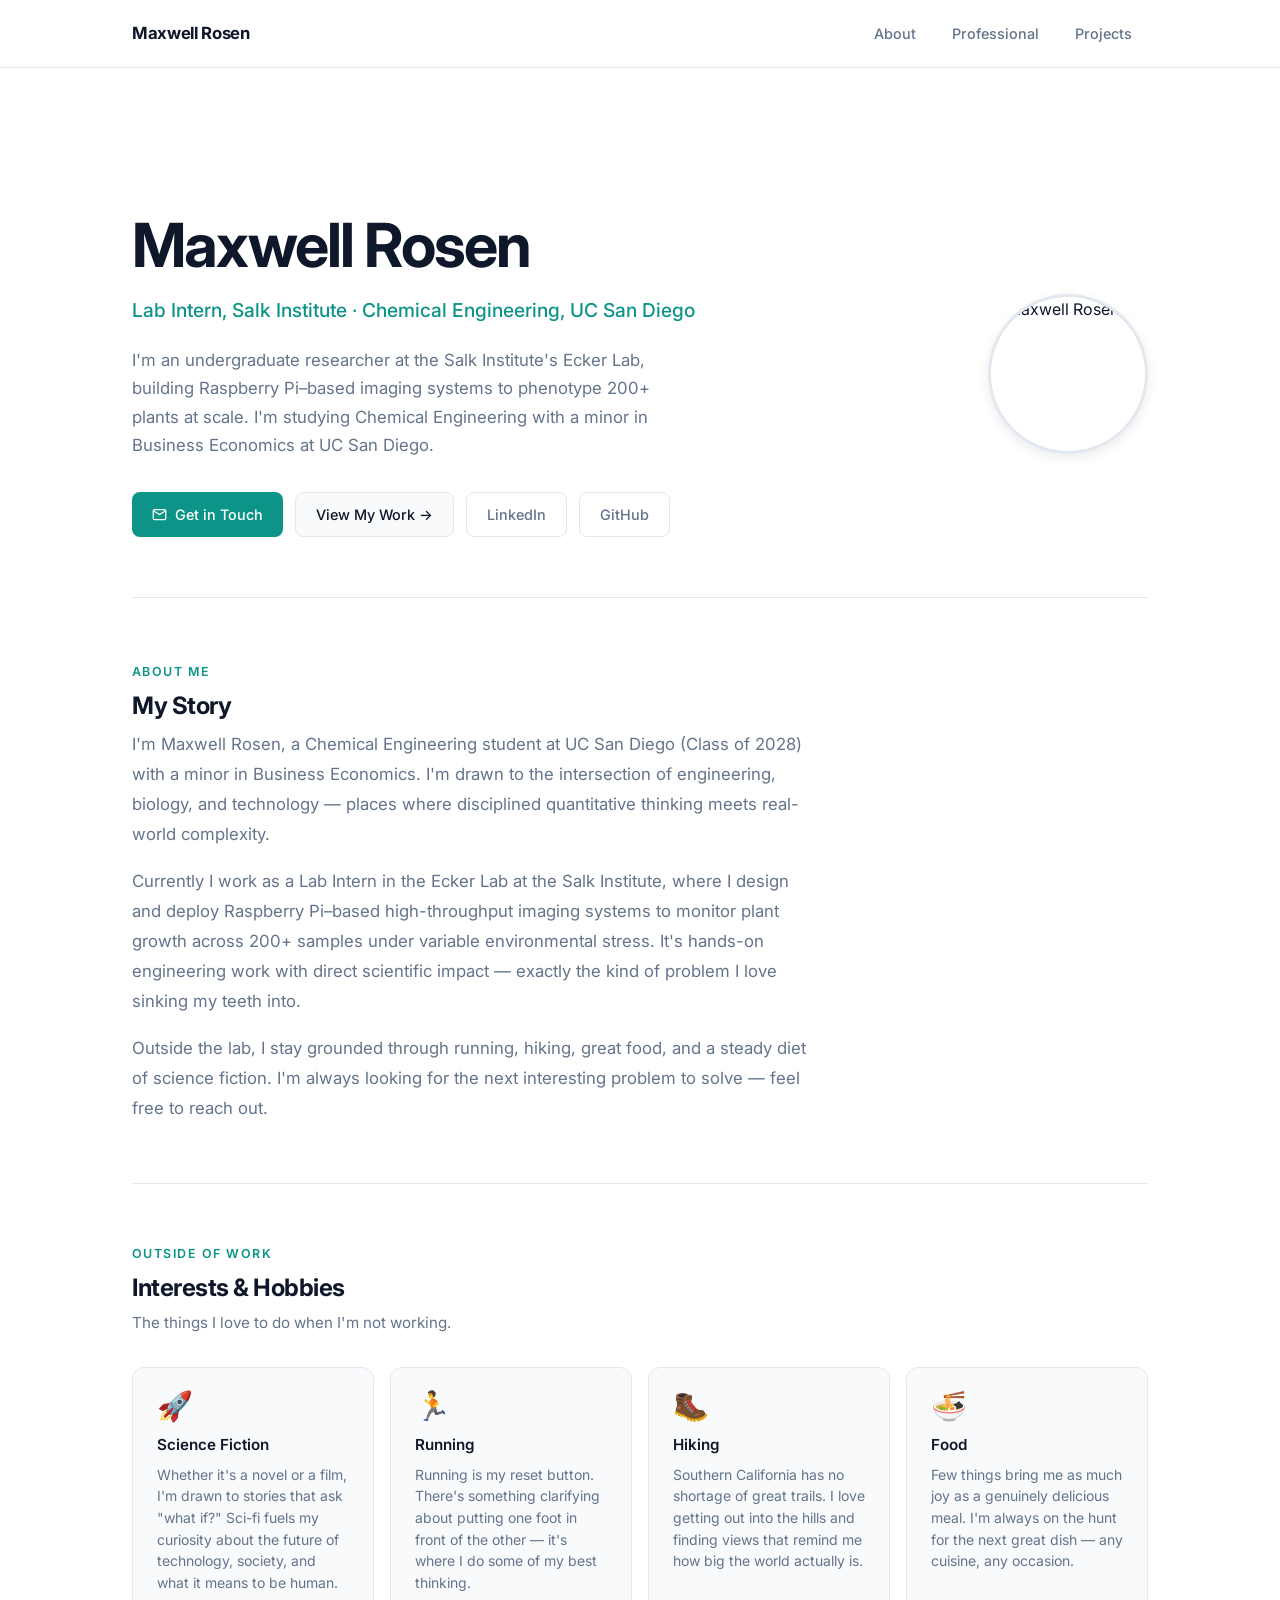
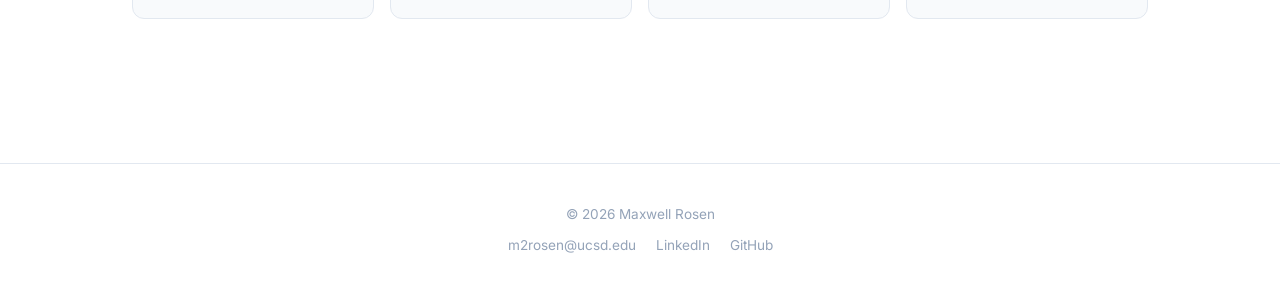
==== index.html @ 5275572e "Make profile photo clickable to open in lightbox Co-Authored-By: Claude Sonnet 4.6 <noreply@anthropi" ====
<!DOCTYPE html>
<html lang="en">
<head>
  <meta charset="UTF-8">
  <meta name="viewport" content="width=device-width, initial-scale=1.0">
  <!--
  ╔══════════════════════════════════════════════╗
  ║  HOW TO CUSTOMIZE THIS PAGE                  ║
  ║  ─────────────────────────────────────────   ║
  ║  1. Update the title tag below               ║
  ║  2. Edit the HERO section with your name     ║
  ║  3. Edit the ABOUT section with your bio     ║
  ║  4. Add photos to images/photos/ and list    ║
  ║     them in the PHOTOS section               ║
  ║  5. Edit the INTERESTS section cards         ║
  ╚══════════════════════════════════════════════╝
  -->
  <title>Maxwell Rosen — Personal Website</title>
  <link rel="stylesheet" href="css/style.css">
</head>
<body>

<!-- ── Navigation ──────────────────────────────────────────── -->
<nav class="nav">
  <div class="nav-inner">
    <a class="nav-brand" href="index.html">Maxwell Rosen</a><!-- ← CHANGE THIS -->
    <div class="nav-links">
      <a href="index.html">About</a>
      <a href="professional.html">Professional</a>
      <a href="projects.html">Projects</a>
    </div>
    <button class="nav-hamburger" id="hamburger" aria-label="Open menu" aria-expanded="false">
      <span></span><span></span><span></span>
    </button>
  </div>
</nav>

<!-- Mobile drawer -->
<div class="nav-drawer" id="nav-drawer">
  <a href="index.html">About</a>
  <a href="professional.html">Professional</a>
  <a href="projects.html">Projects</a>
</div>

<!-- ── Main ──────────────────────────────────────────────────── -->
<main>
  <div class="page">

    <!-- ═══════════════════════════════════════════
         HERO SECTION
         ═══════════════════════════════════════════ -->
    <section class="hero">
      <div class="hero-grid">
        <div>
          <h1 class="hero-name">Maxwell Rosen</h1>
          <p class="hero-role">Lab Intern, Salk Institute · Chemical Engineering, UC San Diego</p>
          <p class="hero-bio">
            I'm an undergraduate researcher at the Salk Institute's Ecker Lab, building
            Raspberry Pi–based imaging systems to phenotype 200+ plants at scale. I'm
            studying Chemical Engineering with a minor in Business Economics at UC San Diego.
          </p>
          <div class="hero-links">
            <a class="btn btn-primary" href="mailto:m2rosen@ucsd.edu">
              <svg width="15" height="15" viewBox="0 0 24 24" fill="none" stroke="currentColor" stroke-width="2">
                <path d="M4 4h16c1.1 0 2 .9 2 2v12c0 1.1-.9 2-2 2H4c-1.1 0-2-.9-2-2V6c0-1.1.9-2 2-2z"/>
                <polyline points="22,6 12,12 2,6"/>
              </svg>
              Get in Touch
            </a>
            <a class="btn btn-secondary" href="professional.html">
              View My Work →
            </a>
            <a class="btn btn-ghost" href="https://www.linkedin.com/in/maxwell-rosen-242777299/" target="_blank" rel="noopener">LinkedIn</a>
            <a class="btn btn-ghost" href="https://github.com/Maximizizer" target="_blank" rel="noopener">GitHub</a>
          </div>
        </div>

        <!-- Profile photo: replace src with your photo path, e.g. images/photos/headshot.jpg -->
        <!-- If you have a photo, change the placeholder div below to an <img> tag -->
        <img class="hero-avatar" src="images/photos/headshot.jpg" alt="Maxwell Rosen" data-lightbox style="cursor:zoom-in;">
      </div>
    </section>


    <!-- ═══════════════════════════════════════════
         ABOUT SECTION
         ═══════════════════════════════════════════ -->
    <section>
      <p class="section-label">About Me</p>
      <h2 class="section-title">My Story</h2>
      <div class="about-text">
        <p>
          I'm Maxwell Rosen, a Chemical Engineering student at UC San Diego (Class of 2028)
          with a minor in Business Economics. I'm drawn to the intersection of engineering,
          biology, and technology — places where disciplined quantitative thinking meets
          real-world complexity.
        </p>
        <p>
          Currently I work as a Lab Intern in the Ecker Lab at the Salk Institute, where I
          design and deploy Raspberry Pi–based high-throughput imaging systems to monitor plant
          growth across 200+ samples under variable environmental stress. It's hands-on
          engineering work with direct scientific impact — exactly the kind of problem I love
          sinking my teeth into.
        </p>
        <p>
          Outside the lab, I stay grounded through running, hiking, great food, and a steady
          diet of science fiction. I'm always looking for the next interesting problem to
          solve — feel free to reach out.
        </p>
      </div>
    </section>

    <hr class="divider">


    <!-- ═══════════════════════════════════════════
         INTERESTS & HOBBIES SECTION
         ═══════════════════════════════════════════ -->
    <section>
      <p class="section-label">Outside of Work</p>
      <h2 class="section-title">Interests &amp; Hobbies</h2>
      <p class="section-desc">
        The things I love to do when I'm not working.
      </p>

      <!--
        HOW TO EDIT INTERESTS:
        - Change the emoji in .interest-icon
        - Change the title in .interest-title
        - Change the description in .interest-desc
        - Add or remove .interest-card blocks as needed
      -->
      <div class="interests-grid">

        <div class="interest-card">
          <div class="interest-icon">🚀</div>
          <div class="interest-title">Science Fiction</div>
          <div class="interest-desc">
            Whether it's a novel or a film, I'm drawn to stories that ask "what if?"
            Sci-fi fuels my curiosity about the future of technology, society, and what
            it means to be human.
          </div>
        </div>

        <div class="interest-card">
          <div class="interest-icon">🏃</div>
          <div class="interest-title">Running</div>
          <div class="interest-desc">
            Running is my reset button. There's something clarifying about putting one
            foot in front of the other — it's where I do some of my best thinking.
          </div>
        </div>

        <div class="interest-card">
          <div class="interest-icon">🥾</div>
          <div class="interest-title">Hiking</div>
          <div class="interest-desc">
            Southern California has no shortage of great trails. I love getting out into
            the hills and finding views that remind me how big the world actually is.
          </div>
        </div>

        <div class="interest-card">
          <div class="interest-icon">🍜</div>
          <div class="interest-title">Food</div>
          <div class="interest-desc">
            Few things bring me as much joy as a genuinely delicious meal. I'm always
            on the hunt for the next great dish — any cuisine, any occasion.
          </div>
        </div>

      </div>
    </section>

  </div><!-- /page -->
</main>

<!-- ── Footer ──────────────────────────────────────────────── -->
<footer class="footer">
  <p>© <span id="year"></span> Maxwell Rosen</p>
  <div style="display:flex;justify-content:center;gap:20px;margin-top:10px;">
    <a href="mailto:m2rosen@ucsd.edu" style="color:var(--text-light);font-size:0.85rem;">m2rosen@ucsd.edu</a>
    <a href="https://www.linkedin.com/in/maxwell-rosen-242777299/" target="_blank" rel="noopener" style="color:var(--text-light);font-size:0.85rem;">LinkedIn</a>
    <a href="https://github.com/Maximizizer" target="_blank" rel="noopener" style="color:var(--text-light);font-size:0.85rem;">GitHub</a>
  </div>
</footer>

<!-- ── Lightbox ─────────────────────────────────────────────── -->
<div class="lightbox" id="lightbox" role="dialog" aria-label="Image viewer">
  <button class="lightbox-close" id="lightbox-close" aria-label="Close">✕</button>
  <img id="lightbox-img" src="" alt="Full size photo">
</div>

<script>
  document.getElementById('year').textContent = new Date().getFullYear();
</script>
<script src="js/main.js"></script>
</body>
</html>
---- css/style.css ----
/* ============================================================
   PERSONAL WEBSITE — STYLESHEET
   ============================================================ */

/* Google Fonts */
@import url('https://fonts.googleapis.com/css2?family=Inter:wght@300;400;500;600;700&family=Lora:ital,wght@0,400;0,600;1,400&display=swap');

/* ── Variables ─────────────────────────────────────────────── */
:root {
  --bg:           #ffffff;
  --bg-alt:       #f8fafc;
  --bg-card:      #ffffff;
  --text:         #0f172a;
  --text-muted:   #64748b;
  --text-light:   #94a3b8;
  --accent:       #0d9488;
  --accent-hover: #0f766e;
  --accent-soft:  #f0fdfa;
  --border:       #e2e8f0;
  --border-hover: #cbd5e1;
  --radius-sm:    8px;
  --radius:       12px;
  --radius-lg:    18px;
  --shadow:       0 1px 3px rgba(0,0,0,0.07), 0 1px 2px rgba(0,0,0,0.05);
  --shadow-md:    0 4px 12px rgba(0,0,0,0.08);
  --shadow-lg:    0 12px 32px rgba(0,0,0,0.10);
  --font:         'Inter', -apple-system, BlinkMacSystemFont, sans-serif;
  --font-serif:   'Lora', Georgia, serif;
  --nav-height:   68px;
  --max-width:    1080px;
  --transition:   0.2s ease;
}

/* ── Reset & Base ───────────────────────────────────────────── */
*, *::before, *::after { box-sizing: border-box; margin: 0; padding: 0; }

html { scroll-behavior: smooth; font-size: 16px; }

body {
  font-family: var(--font);
  background: var(--bg);
  color: var(--text);
  line-height: 1.6;
  -webkit-font-smoothing: antialiased;
  min-height: 100vh;
}

img { display: block; max-width: 100%; }
a { color: var(--accent); text-decoration: none; }
a:hover { text-decoration: underline; }

/* ── Navigation ─────────────────────────────────────────────── */
.nav {
  position: sticky;
  top: 0;
  z-index: 100;
  height: var(--nav-height);
  background: rgba(255,255,255,0.90);
  backdrop-filter: blur(12px);
  border-bottom: 1px solid var(--border);
  display: flex;
  align-items: center;
}

.nav-inner {
  width: 100%;
  max-width: var(--max-width);
  margin: 0 auto;
  padding: 0 32px;
  display: flex;
  align-items: center;
  justify-content: space-between;
}

.nav-brand {
  font-size: 1.05rem;
  font-weight: 700;
  color: var(--text);
  letter-spacing: -0.02em;
  text-decoration: none;
}
.nav-brand:hover { text-decoration: none; color: var(--accent); }

.nav-links {
  display: flex;
  align-items: center;
  gap: 4px;
}

.nav-links a {
  padding: 8px 16px;
  border-radius: var(--radius-sm);
  font-size: 0.9rem;
  font-weight: 500;
  color: var(--text-muted);
  transition: color var(--transition), background var(--transition);
  text-decoration: none;
}
.nav-links a:hover { color: var(--text); background: var(--bg-alt); text-decoration: none; }
.nav-links a.active { color: var(--accent); background: var(--accent-soft); }

.nav-hamburger {
  display: none;
  flex-direction: column;
  gap: 5px;
  cursor: pointer;
  padding: 8px;
  border: none;
  background: none;
}
.nav-hamburger span {
  display: block;
  width: 22px;
  height: 2px;
  background: var(--text);
  border-radius: 2px;
  transition: var(--transition);
}

/* Mobile nav drawer */
.nav-drawer {
  display: none;
  position: fixed;
  inset: var(--nav-height) 0 0 0;
  background: var(--bg);
  z-index: 99;
  padding: 24px 32px;
  flex-direction: column;
  gap: 8px;
  border-top: 1px solid var(--border);
}
.nav-drawer a {
  padding: 14px 16px;
  border-radius: var(--radius-sm);
  font-size: 1rem;
  font-weight: 500;
  color: var(--text-muted);
  text-decoration: none;
}
.nav-drawer a.active { color: var(--accent); background: var(--accent-soft); }

/* ── Page Layout ────────────────────────────────────────────── */
.page { padding: 64px 32px; max-width: var(--max-width); margin: 0 auto; }
.page-wide { padding: 64px 32px; max-width: 1200px; margin: 0 auto; }

/* ── Typography ─────────────────────────────────────────────── */
.section-label {
  font-size: 0.78rem;
  font-weight: 600;
  text-transform: uppercase;
  letter-spacing: 0.12em;
  color: var(--accent);
  margin-bottom: 10px;
}

h1, h2, h3 { line-height: 1.2; letter-spacing: -0.02em; }

.page-title {
  font-size: clamp(2rem, 5vw, 3rem);
  font-weight: 700;
  color: var(--text);
  margin-bottom: 16px;
}

.page-subtitle {
  font-size: 1.15rem;
  color: var(--text-muted);
  max-width: 560px;
  line-height: 1.65;
}

.section-title {
  font-size: 1.5rem;
  font-weight: 700;
  color: var(--text);
  margin-bottom: 8px;
}

.section-desc {
  color: var(--text-muted);
  font-size: 0.95rem;
  margin-bottom: 32px;
}

/* ── Divider ────────────────────────────────────────────────── */
.divider {
  border: none;
  border-top: 1px solid var(--border);
  margin: 60px 0;
}

/* ── Buttons ────────────────────────────────────────────────── */
.btn {
  display: inline-flex;
  align-items: center;
  gap: 8px;
  padding: 10px 20px;
  border-radius: var(--radius-sm);
  font-size: 0.9rem;
  font-weight: 500;
  cursor: pointer;
  transition: all var(--transition);
  border: none;
  text-decoration: none;
  white-space: nowrap;
}
.btn:hover { text-decoration: none; }

.btn-primary {
  background: var(--accent);
  color: #fff;
}
.btn-primary:hover { background: var(--accent-hover); }

.btn-secondary {
  background: var(--bg-alt);
  color: var(--text);
  border: 1px solid var(--border);
}
.btn-secondary:hover { background: var(--border); border-color: var(--border-hover); }

.btn-ghost {
  background: transparent;
  color: var(--text-muted);
  border: 1px solid var(--border);
}
.btn-ghost:hover { background: var(--bg-alt); color: var(--text); }

.btn-sm { padding: 7px 14px; font-size: 0.82rem; }
.btn-icon { padding: 8px; }

/* ── Cards ──────────────────────────────────────────────────── */
.card {
  background: var(--bg-card);
  border: 1px solid var(--border);
  border-radius: var(--radius);
  padding: 24px;
  transition: border-color var(--transition), box-shadow var(--transition);
}
.card:hover {
  border-color: var(--border-hover);
  box-shadow: var(--shadow-md);
}

/* ── Tags ───────────────────────────────────────────────────── */
.tag {
  display: inline-flex;
  align-items: center;
  padding: 3px 10px;
  background: var(--bg-alt);
  border: 1px solid var(--border);
  border-radius: 999px;
  font-size: 0.78rem;
  font-weight: 500;
  color: var(--text-muted);
}
.tags { display: flex; flex-wrap: wrap; gap: 6px; }

/* ===== ABOUT PAGE ========================================== */

.hero {
  padding: 80px 0 60px;
  border-bottom: 1px solid var(--border);
  margin-bottom: 64px;
}

.hero-grid {
  display: grid;
  grid-template-columns: 1fr auto;
  gap: 40px;
  align-items: center;
}

.hero-greeting {
  font-size: 0.95rem;
  font-weight: 500;
  color: var(--text-muted);
  margin-bottom: 12px;
}

.hero-name {
  font-size: clamp(2.5rem, 6vw, 3.8rem);
  font-weight: 700;
  letter-spacing: -0.03em;
  color: var(--text);
  line-height: 1.1;
  margin-bottom: 16px;
}

.hero-role {
  font-size: 1.2rem;
  color: var(--accent);
  font-weight: 500;
  margin-bottom: 20px;
}

.hero-bio {
  font-size: 1.05rem;
  color: var(--text-muted);
  max-width: 540px;
  line-height: 1.7;
  margin-bottom: 32px;
}

.hero-links {
  display: flex;
  flex-wrap: wrap;
  gap: 12px;
}

.hero-avatar {
  width: 160px;
  height: 160px;
  border-radius: 50%;
  object-fit: cover;
  border: 3px solid var(--border);
  box-shadow: var(--shadow-md);
  flex-shrink: 0;
}

.hero-avatar-placeholder {
  width: 160px;
  height: 160px;
  border-radius: 50%;
  background: var(--bg-alt);
  border: 2px dashed var(--border);
  display: flex;
  align-items: center;
  justify-content: center;
  flex-shrink: 0;
  color: var(--text-light);
  font-size: 0.8rem;
  text-align: center;
  padding: 16px;
}

/* About section */
.about-text {
  font-size: 1.05rem;
  line-height: 1.8;
  color: var(--text-muted);
  max-width: 680px;
}
.about-text p + p { margin-top: 16px; }

/* Photo grid */
.photo-grid {
  display: grid;
  grid-template-columns: repeat(auto-fill, minmax(220px, 1fr));
  gap: 16px;
  margin-top: 24px;
}

.photo-item {
  aspect-ratio: 4/3;
  border-radius: var(--radius);
  overflow: hidden;
  border: 1px solid var(--border);
  background: var(--bg-alt);
  position: relative;
}

.photo-item img {
  width: 100%;
  height: 100%;
  object-fit: cover;
  transition: transform 0.4s ease;
}
.photo-item:hover img { transform: scale(1.04); }

.photo-placeholder {
  width: 100%;
  height: 100%;
  display: flex;
  flex-direction: column;
  align-items: center;
  justify-content: center;
  color: var(--text-light);
  font-size: 0.8rem;
  gap: 8px;
  border: 2px dashed var(--border);
  border-radius: var(--radius);
  padding: 20px;
  text-align: center;
  min-height: 180px;
}

.photo-placeholder svg { opacity: 0.4; }

/* Interests grid */
.interests-grid {
  display: grid;
  grid-template-columns: repeat(auto-fill, minmax(240px, 1fr));
  gap: 16px;
  margin-top: 24px;
}

.interest-card {
  padding: 24px;
  background: var(--bg-alt);
  border-radius: var(--radius);
  border: 1px solid var(--border);
  transition: all var(--transition);
}
.interest-card:hover {
  border-color: var(--accent);
  background: var(--accent-soft);
  transform: translateY(-2px);
  box-shadow: var(--shadow-md);
}

.interest-icon {
  font-size: 1.8rem;
  margin-bottom: 12px;
  line-height: 1;
}

.interest-title {
  font-weight: 600;
  font-size: 0.95rem;
  margin-bottom: 6px;
  color: var(--text);
}

.interest-desc {
  font-size: 0.875rem;
  color: var(--text-muted);
  line-height: 1.55;
}

/* ===== PROFESSIONAL PAGE ================================== */

.doc-grid {
  display: grid;
  grid-template-columns: repeat(auto-fill, minmax(300px, 1fr));
  gap: 20px;
  margin-bottom: 40px;
}

.doc-card {
  background: var(--bg-card);
  border: 1px solid var(--border);
  border-radius: var(--radius);
  overflow: hidden;
  transition: border-color var(--transition), box-shadow var(--transition);
}
.doc-card:hover {
  border-color: var(--border-hover);
  box-shadow: var(--shadow-md);
}

.doc-card-header {
  padding: 20px 24px 0;
  display: flex;
  align-items: flex-start;
  gap: 14px;
}

.doc-icon {
  width: 42px;
  height: 42px;
  border-radius: var(--radius-sm);
  background: var(--accent-soft);
  display: flex;
  align-items: center;
  justify-content: center;
  flex-shrink: 0;
  color: var(--accent);
}

.doc-card-title {
  font-weight: 600;
  font-size: 1rem;
  margin-bottom: 4px;
  color: var(--text);
}

.doc-card-desc {
  font-size: 0.84rem;
  color: var(--text-muted);
  line-height: 1.5;
}

.doc-card-actions {
  padding: 16px 24px 20px;
  display: flex;
  gap: 8px;
  flex-wrap: wrap;
}

.doc-preview-panel {
  display: none;
  background: var(--bg-alt);
  border-top: 1px solid var(--border);
  padding: 0;
}
.doc-preview-panel.open { display: block; }

.doc-preview-bar {
  display: flex;
  align-items: center;
  justify-content: space-between;
  padding: 10px 16px;
  background: var(--bg);
  border-bottom: 1px solid var(--border);
  font-size: 0.85rem;
  color: var(--text-muted);
}

.doc-preview-bar .preview-title { font-weight: 500; color: var(--text); }

.doc-iframe-wrap {
  position: relative;
  width: 100%;
  height: 520px;
  background: #f1f5f9;
}

.doc-iframe-wrap iframe {
  width: 100%;
  height: 100%;
  border: none;
  display: block;
}

.doc-no-file {
  display: flex;
  flex-direction: column;
  align-items: center;
  justify-content: center;
  height: 100%;
  gap: 12px;
  color: var(--text-muted);
  font-size: 0.9rem;
  text-align: center;
  padding: 32px;
}

/* Letters of rec section */
.rec-list { display: flex; flex-direction: column; gap: 16px; margin-top: 24px; }

.rec-item {
  background: var(--bg-card);
  border: 1px solid var(--border);
  border-radius: var(--radius);
  overflow: hidden;
}

.rec-item-header {
  padding: 18px 24px;
  display: flex;
  align-items: center;
  justify-content: space-between;
  cursor: pointer;
  transition: background var(--transition);
}
.rec-item-header:hover { background: var(--bg-alt); }

.rec-item-info { display: flex; flex-direction: column; gap: 3px; }
.rec-item-name { font-weight: 600; font-size: 0.95rem; color: var(--text); }
.rec-item-role { font-size: 0.85rem; color: var(--text-muted); }

.rec-item-actions { display: flex; align-items: center; gap: 8px; }

.rec-preview-panel {
  display: none;
  border-top: 1px solid var(--border);
}
.rec-preview-panel.open { display: block; }

.rec-iframe-wrap {
  width: 100%;
  height: 480px;
  background: #f1f5f9;
}
.rec-iframe-wrap iframe {
  width: 100%;
  height: 100%;
  border: none;
}

/* ===== PROJECTS PAGE ====================================== */

.projects-grid {
  display: grid;
  grid-template-columns: repeat(auto-fill, minmax(320px, 1fr));
  gap: 20px;
}

.project-card {
  background: var(--bg-card);
  border: 1px solid var(--border);
  border-radius: var(--radius-lg);
  overflow: hidden;
  cursor: pointer;
  transition: all 0.25s ease;
  display: flex;
  flex-direction: column;
}
.project-card:hover {
  border-color: var(--accent);
  box-shadow: var(--shadow-lg);
  transform: translateY(-3px);
}

.project-card-img {
  width: 100%;
  aspect-ratio: 16/9;
  object-fit: cover;
  background: var(--bg-alt);
}

.project-card-img-placeholder {
  width: 100%;
  aspect-ratio: 16/9;
  background: linear-gradient(135deg, var(--bg-alt) 0%, var(--border) 100%);
  display: flex;
  align-items: center;
  justify-content: center;
  color: var(--text-light);
  font-size: 0.8rem;
}

.project-card-body {
  padding: 20px 22px 22px;
  flex: 1;
  display: flex;
  flex-direction: column;
}

.project-card-title {
  font-size: 1.05rem;
  font-weight: 700;
  color: var(--text);
  margin-bottom: 8px;
  line-height: 1.3;
}

.project-card-desc {
  font-size: 0.875rem;
  color: var(--text-muted);
  line-height: 1.6;
  flex: 1;
  margin-bottom: 16px;
  display: -webkit-box;
  -webkit-line-clamp: 3;
  -webkit-box-orient: vertical;
  overflow: hidden;
}

.project-card-footer {
  display: flex;
  align-items: center;
  justify-content: space-between;
  gap: 8px;
}

/* Project Modal */
.modal-overlay {
  display: none;
  position: fixed;
  inset: 0;
  background: rgba(0,0,0,0.55);
  z-index: 200;
  backdrop-filter: blur(4px);
  align-items: flex-start;
  justify-content: center;
  padding: 24px 16px;
  overflow-y: auto;
}
.modal-overlay.open { display: flex; }

.modal {
  background: var(--bg);
  border-radius: var(--radius-lg);
  width: 100%;
  max-width: 780px;
  margin: auto;
  box-shadow: var(--shadow-lg);
  overflow: hidden;
  animation: modalIn 0.22s ease;
}

@keyframes modalIn {
  from { opacity: 0; transform: translateY(16px) scale(0.98); }
  to   { opacity: 1; transform: none; }
}

.modal-header {
  display: flex;
  align-items: flex-start;
  justify-content: space-between;
  padding: 28px 32px 20px;
  border-bottom: 1px solid var(--border);
  gap: 16px;
}

.modal-title {
  font-size: 1.4rem;
  font-weight: 700;
  color: var(--text);
  letter-spacing: -0.02em;
}

.modal-subtitle {
  font-size: 0.9rem;
  color: var(--text-muted);
  margin-top: 4px;
}

.modal-close {
  background: var(--bg-alt);
  border: 1px solid var(--border);
  border-radius: var(--radius-sm);
  width: 36px;
  height: 36px;
  cursor: pointer;
  display: flex;
  align-items: center;
  justify-content: center;
  flex-shrink: 0;
  transition: all var(--transition);
  font-size: 1.2rem;
  color: var(--text-muted);
}
.modal-close:hover { background: var(--bg); border-color: var(--border-hover); color: var(--text); }

.modal-body { padding: 28px 32px 32px; }

/* Modal image gallery */
.modal-gallery {
  display: grid;
  grid-template-columns: repeat(auto-fill, minmax(160px, 1fr));
  gap: 8px;
  margin-bottom: 24px;
}

.modal-gallery figure {
  margin: 0;
}

.modal-gallery img {
  width: 100%;
  height: 110px;
  object-fit: cover;
  border-radius: var(--radius-sm);
  border: 1px solid var(--border);
  cursor: zoom-in;
  transition: transform var(--transition), box-shadow var(--transition);
  display: block;
}
.modal-gallery img:hover {
  transform: scale(1.03);
  box-shadow: var(--shadow-md);
}

.modal-gallery figcaption {
  font-size: 0.72rem;
  color: var(--text-muted);
  margin-top: 4px;
  text-align: center;
  line-height: 1.3;
}

.modal-gallery-placeholder {
  width: 100%;
  aspect-ratio: 16/9;
  border-radius: var(--radius-sm);
  background: var(--bg-alt);
  border: 2px dashed var(--border);
  display: flex;
  align-items: center;
  justify-content: center;
  color: var(--text-light);
  font-size: 0.8rem;
  margin-bottom: 24px;
}

.modal-desc {
  font-size: 0.975rem;
  color: var(--text-muted);
  line-height: 1.75;
  margin-bottom: 24px;
}

.modal-links {
  display: flex;
  flex-wrap: wrap;
  gap: 10px;
  padding-top: 20px;
  border-top: 1px solid var(--border);
}

/* ── Lightbox ───────────────────────────────────────────────── */
.lightbox {
  display: none;
  position: fixed;
  inset: 0;
  background: rgba(0,0,0,0.92);
  z-index: 300;
  align-items: center;
  justify-content: center;
}
.lightbox.open { display: flex; }
.lightbox img { max-width: 90vw; max-height: 90vh; border-radius: var(--radius-sm); }
.lightbox-close {
  position: absolute;
  top: 20px; right: 24px;
  background: none;
  border: none;
  color: #fff;
  font-size: 1.8rem;
  cursor: pointer;
  opacity: 0.7;
}
.lightbox-close:hover { opacity: 1; }

/* ── Footer ─────────────────────────────────────────────────── */
.footer {
  text-align: center;
  padding: 40px 32px;
  border-top: 1px solid var(--border);
  color: var(--text-light);
  font-size: 0.85rem;
  margin-top: 80px;
}

/* ── Responsive ─────────────────────────────────────────────── */
@media (max-width: 768px) {
  .nav-links { display: none; }
  .nav-hamburger { display: flex; }

  .page { padding: 40px 20px; }
  .page-wide { padding: 40px 20px; }

  .hero { padding: 48px 0 40px; }
  .hero-grid {
    grid-template-columns: 1fr;
    gap: 28px;
  }
  .hero-grid > :last-child { order: -1; }
  .hero-avatar, .hero-avatar-placeholder {
    width: 100px;
    height: 100px;
  }

  .photo-grid { grid-template-columns: repeat(2, 1fr); }

  .doc-grid { grid-template-columns: 1fr; }
  .doc-iframe-wrap { height: 360px; }

  .projects-grid { grid-template-columns: 1fr; }

  .modal { margin: 0; border-radius: var(--radius-sm); }
  .modal-header { padding: 20px 20px 16px; }
  .modal-body { padding: 20px; }
}

@media (max-width: 480px) {
  .hero-name { font-size: 2rem; }
  .photo-grid { grid-template-columns: 1fr; }
}
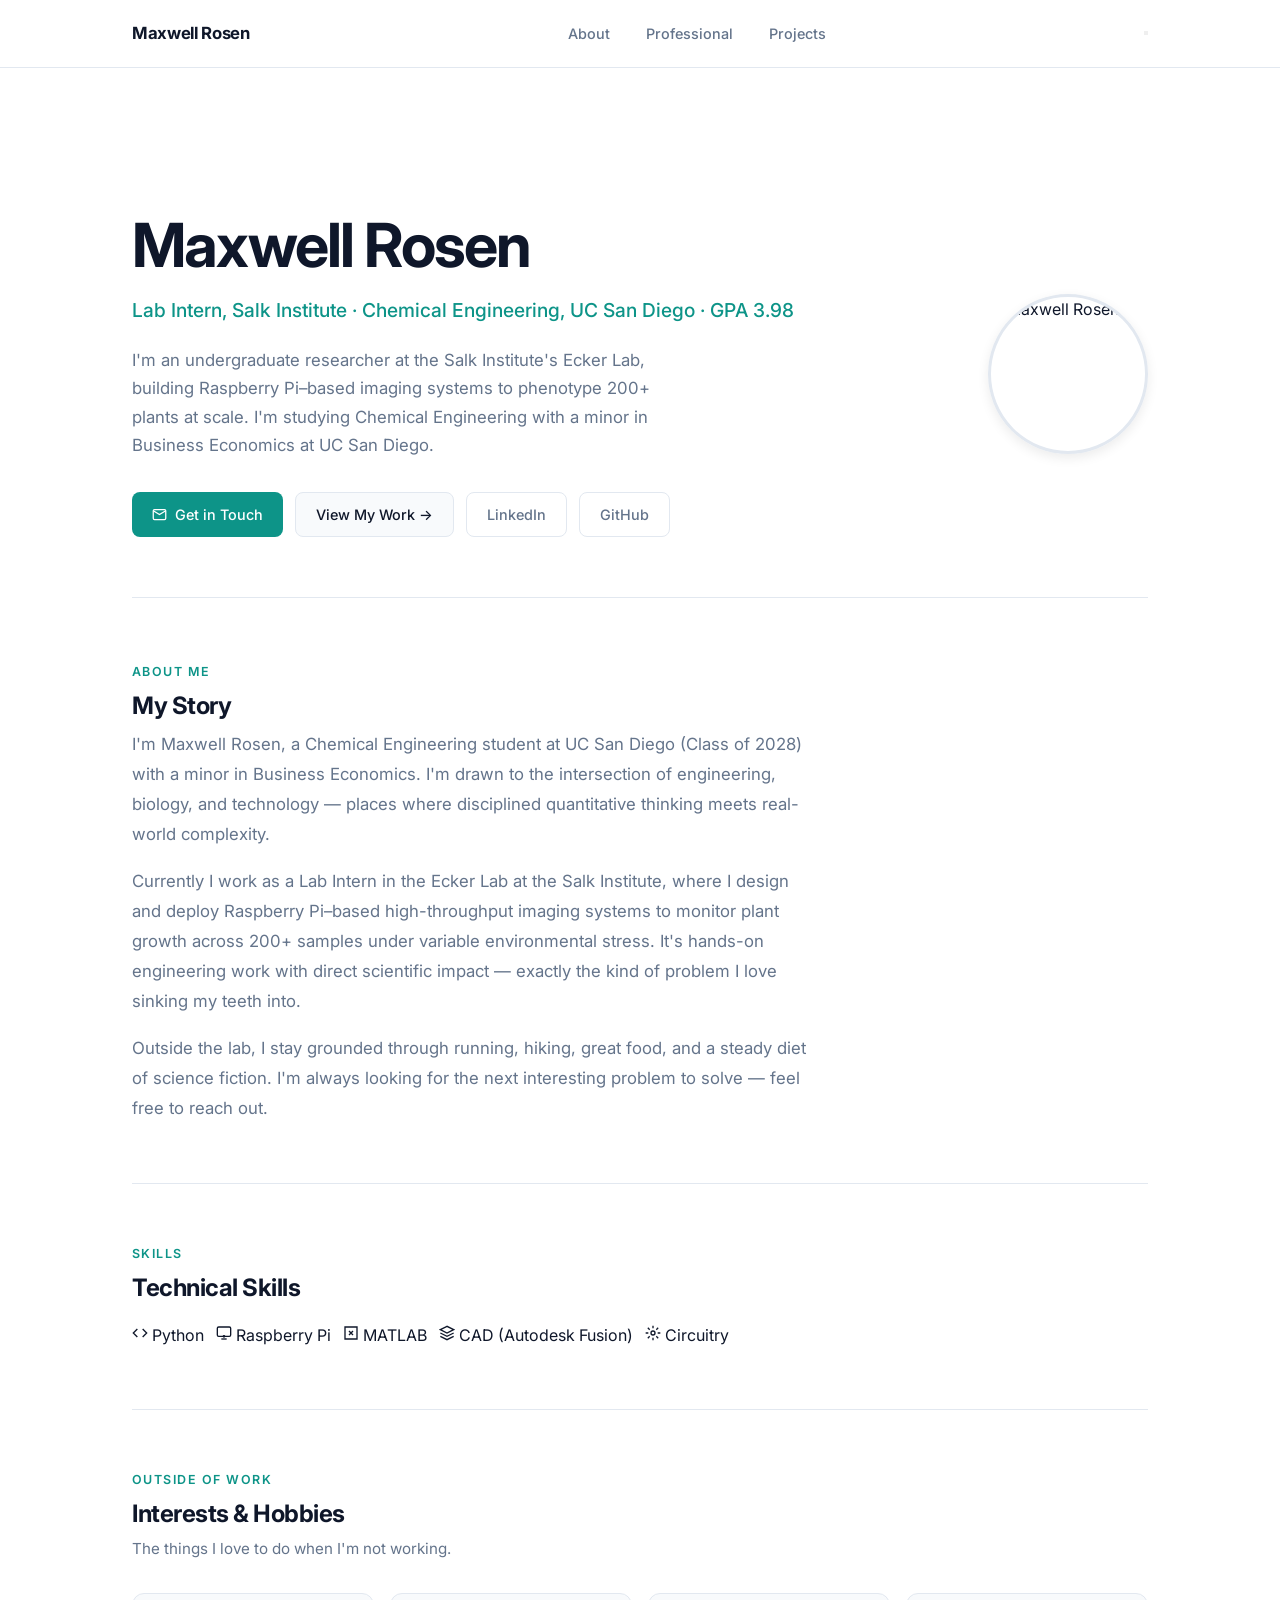
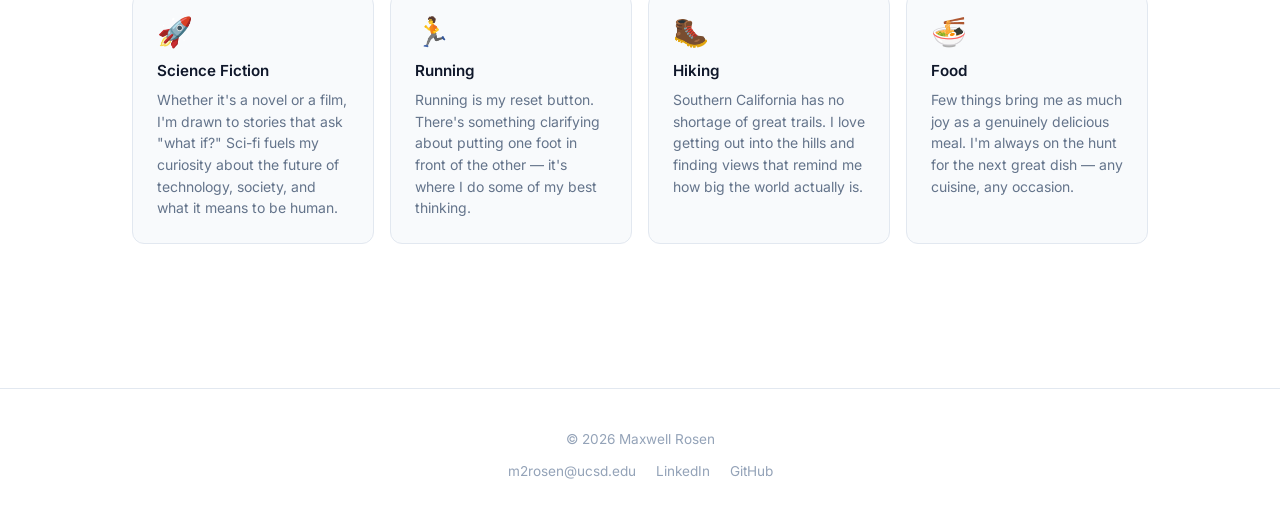
==== commit 33a8b7b7: "Add GPA 3.98 to hero role line Co-Authored-By: Claude Sonnet 4.6 <noreply@anthropic.com>" ====
--- a/index.html
+++ b/index.html
@@ -16,6 +16,23 @@
   ╚══════════════════════════════════════════════╝
   -->
   <title>Maxwell Rosen — Personal Website</title>
+  <meta property="og:type"  content="website">
+  <meta property="og:url"   content="https://maximizizer.github.io/maxwellrosen/">
+  <meta property="og:title" content="Maxwell Rosen">
+  <meta property="og:image" content="https://maximizizer.github.io/maxwellrosen/images/photos/headshot.jpg">
+  <meta name="twitter:card"  content="summary_large_image">
+  <meta name="twitter:title" content="Maxwell Rosen">
+  <meta name="twitter:image" content="https://maximizizer.github.io/maxwellrosen/images/photos/headshot.jpg">
+  <link rel="icon" type="image/svg+xml" href="favicon.svg">
+  <script>
+    (function() {
+      var saved = localStorage.getItem('theme');
+      var system = window.matchMedia('(prefers-color-scheme: dark)').matches;
+      if (saved === 'dark' || (!saved && system)) {
+        document.documentElement.setAttribute('data-theme', 'dark');
+      }
+    })();
+  </script>
   <link rel="stylesheet" href="css/style.css">
 </head>
 <body>
@@ -29,6 +46,7 @@
       <a href="professional.html">Professional</a>
       <a href="projects.html">Projects</a>
     </div>
+    <button class="theme-toggle" aria-label="Toggle dark mode"></button>
     <button class="nav-hamburger" id="hamburger" aria-label="Open menu" aria-expanded="false">
       <span></span><span></span><span></span>
     </button>
@@ -53,7 +71,7 @@
       <div class="hero-grid">
         <div>
           <h1 class="hero-name">Maxwell Rosen</h1>
-          <p class="hero-role">Lab Intern, Salk Institute · Chemical Engineering, UC San Diego</p>
+          <p class="hero-role">Lab Intern, Salk Institute · Chemical Engineering, UC San Diego · GPA 3.98</p>
           <p class="hero-bio">
             I'm an undergraduate researcher at the Salk Institute's Ecker Lab, building
             Raspberry Pi–based imaging systems to phenotype 200+ plants at scale. I'm
@@ -114,6 +132,39 @@
 
 
     <!-- ═══════════════════════════════════════════
+         SKILLS SECTION
+         ═══════════════════════════════════════════ -->
+    <section>
+      <p class="section-label">Skills</p>
+      <h2 class="section-title">Technical Skills</h2>
+      <div style="display:flex;flex-wrap:wrap;gap:12px;margin-top:20px;">
+        <div class="skill-pill">
+          <svg width="16" height="16" viewBox="0 0 24 24" fill="none" stroke="currentColor" stroke-width="2"><polyline points="16 18 22 12 16 6"/><polyline points="8 6 2 12 8 18"/></svg>
+          Python
+        </div>
+        <div class="skill-pill">
+          <svg width="16" height="16" viewBox="0 0 24 24" fill="none" stroke="currentColor" stroke-width="2"><rect x="2" y="3" width="20" height="14" rx="2"/><circle cx="12" cy="17" r="1"/><line x1="8" y1="21" x2="16" y2="21"/></svg>
+          Raspberry Pi
+        </div>
+        <div class="skill-pill">
+          <svg width="16" height="16" viewBox="0 0 24 24" fill="none" stroke="currentColor" stroke-width="2"><path d="M3 3h18v18H3z"/><path d="M9 9l6 6M15 9l-6 6"/></svg>
+          MATLAB
+        </div>
+        <div class="skill-pill">
+          <svg width="16" height="16" viewBox="0 0 24 24" fill="none" stroke="currentColor" stroke-width="2"><path d="M12 2L2 7l10 5 10-5-10-5z"/><path d="M2 17l10 5 10-5"/><path d="M2 12l10 5 10-5"/></svg>
+          CAD (Autodesk Fusion)
+        </div>
+        <div class="skill-pill">
+          <svg width="16" height="16" viewBox="0 0 24 24" fill="none" stroke="currentColor" stroke-width="2"><circle cx="12" cy="12" r="3"/><path d="M12 1v4M12 19v4M4.22 4.22l2.83 2.83M16.95 16.95l2.83 2.83M1 12h4M19 12h4M4.22 19.78l2.83-2.83M16.95 7.05l2.83-2.83"/></svg>
+          Circuitry
+        </div>
+      </div>
+    </section>
+
+    <hr class="divider">
+
+
+    <!-- ═══════════════════════════════════════════
          INTERESTS & HOBBIES SECTION
          ═══════════════════════════════════════════ -->
     <section>
